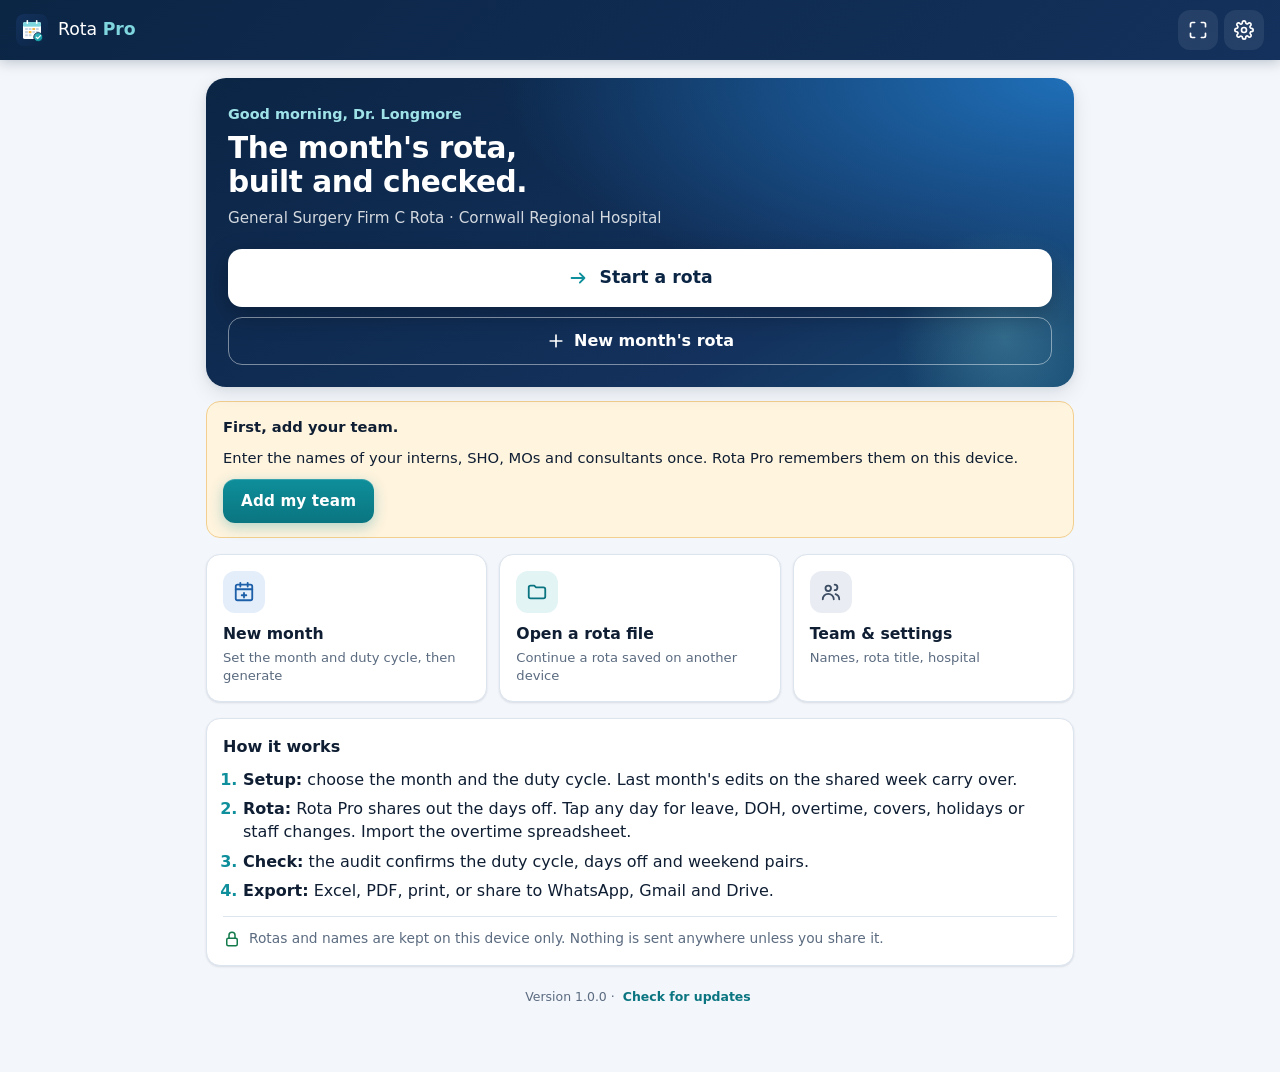
==== rotapro/index.html @ 3b3a3c90 "Add Rota Pro: installable version of the Firm C rota app New app in rotapro/; FirmC_Rota_App.html is" ====
<!DOCTYPE html>
<html lang="en">
<head>
<meta charset="UTF-8">
<meta name="viewport" content="width=device-width, initial-scale=1, viewport-fit=cover">
<meta name="theme-color" content="#0B2545">
<meta name="description" content="Build, check and share the monthly surgical team duty rota.">
<title>Rota Pro</title>
<link rel="manifest" href="manifest.webmanifest">
<link rel="icon" href="icons/icon.svg" type="image/svg+xml">
<link rel="apple-touch-icon" href="icons/apple-touch-icon.png">
<link rel="stylesheet" href="styles.css">
</head>
<body>

<header class="topbar">
  <button class="brand tap" onclick="goTab('home')" aria-label="Rota Pro home">
    <img src="icons/icon.svg" alt="" width="32" height="32">
    <span>Rota <b>Pro</b></span>
  </button>
  <div class="topbar-actions">
    <button class="icon-btn tap" id="installbtn" hidden aria-label="Install app" title="Install app">
      <svg viewBox="0 0 24 24" aria-hidden="true"><path d="M12 3v12m0 0l-5-5m5 5l5-5M5 19h14"/></svg>
    </button>
    <button class="icon-btn tap" id="fsBtn" onclick="toggleFS()" aria-label="Full screen" title="Full screen">
      <svg viewBox="0 0 24 24" aria-hidden="true"><path d="M8 3H5a2 2 0 0 0-2 2v3M21 8V5a2 2 0 0 0-2-2h-3M3 16v3a2 2 0 0 0 2 2h3M16 21h3a2 2 0 0 0 2-2v-3"/></svg>
    </button>
    <button class="icon-btn tap" onclick="goTab('settings')" aria-label="Settings" title="Settings">
      <svg viewBox="0 0 24 24" aria-hidden="true"><circle cx="12" cy="12" r="3"/><path d="M19.4 15a1.7 1.7 0 0 0 .3 1.8l.1.1a2 2 0 1 1-2.8 2.8l-.1-.1a1.7 1.7 0 0 0-1.8-.3 1.7 1.7 0 0 0-1 1.5V21a2 2 0 1 1-4 0v-.1a1.7 1.7 0 0 0-1.1-1.5 1.7 1.7 0 0 0-1.8.3l-.1.1a2 2 0 1 1-2.8-2.8l.1-.1a1.7 1.7 0 0 0 .3-1.8 1.7 1.7 0 0 0-1.5-1H3a2 2 0 1 1 0-4h.1a1.7 1.7 0 0 0 1.5-1.1 1.7 1.7 0 0 0-.3-1.8l-.1-.1a2 2 0 1 1 2.8-2.8l.1.1a1.7 1.7 0 0 0 1.8.3H9a1.7 1.7 0 0 0 1-1.5V3a2 2 0 1 1 4 0v.1a1.7 1.7 0 0 0 1 1.5 1.7 1.7 0 0 0 1.8-.3l.1-.1a2 2 0 1 1 2.8 2.8l-.1.1a1.7 1.7 0 0 0-.3 1.8V9a1.7 1.7 0 0 0 1.5 1H21a2 2 0 1 1 0 4h-.1a1.7 1.7 0 0 0-1.5 1z"/></svg>
    </button>
  </div>
</header>

<nav class="stepper" id="stepper" aria-label="Progress" hidden>
  <button class="step tap" id="tab-setup" onclick="goTab('setup')"><i>1</i><span>Setup</span></button>
  <span class="step-line"></span>
  <button class="step tap" id="tab-rota" onclick="goTab('rota')"><i>2</i><span>Rota</span></button>
  <span class="step-line"></span>
  <button class="step tap" id="tab-check" onclick="goTab('audit')"><i>3</i><span id="tab-audit">Check</span></button>
  <span class="step-line"></span>
  <button class="step tap" id="tab-export" onclick="goTab('export')"><i>4</i><span>Export</span></button>
</nav>

<input type="file" id="rotaFileInput" style="display:none;" accept=".txt,.json" onchange="loadRotaFile(this)">

<div class="body">

  <!-- HOME -->
  <div id="pane-home">
    <div class="hero">
      <div class="hero-text">
        <p class="hero-kicker" id="greeting">Good day</p>
        <h1>The month's rota, <br>built and checked.</h1>
        <p class="hero-sub" id="hero-team"></p>
      </div>
      <button class="btn-hero tap" id="hero-continue" onclick="continueRota()">
        <svg viewBox="0 0 24 24" aria-hidden="true"><path d="M5 12h14m-5-5l5 5-5 5"/></svg>
        <span id="hero-continue-label">Continue the rota</span>
      </button>
      <button class="btn-hero-2 tap" onclick="newMonth()">
        <svg viewBox="0 0 24 24" aria-hidden="true"><path d="M12 5v14M5 12h14"/></svg> New month's rota
      </button>
    </div>

    <div class="team-alert" id="team-alert" hidden>
      <b>First, add your team.</b> Enter the names of your interns, SHO, MOs and consultants once. Rota Pro remembers them on this device.
      <button class="btn btn-sky tap" onclick="goTab('settings')">Add my team</button>
    </div>

    <div class="tiles">
      <button class="tile tap" onclick="newMonth()">
        <span class="tile-ico t-blue"><svg viewBox="0 0 24 24"><rect x="3" y="4" width="18" height="17" rx="2"/><path d="M3 9h18M8 2v4M16 2v4M12 13v5M9.5 15.5h5"/></svg></span>
        <b>New month</b><small>Set the month and duty cycle, then generate</small>
      </button>
      <button class="tile tap" onclick="document.getElementById('rotaFileInput').click()">
        <span class="tile-ico t-teal"><svg viewBox="0 0 24 24"><path d="M3 7a2 2 0 0 1 2-2h4l2 2h8a2 2 0 0 1 2 2v8a2 2 0 0 1-2 2H5a2 2 0 0 1-2-2z"/></svg></span>
        <b>Open a rota file</b><small>Continue a rota saved on another device</small>
      </button>
      <button class="tile tap" onclick="goTab('settings')">
        <span class="tile-ico t-slate"><svg viewBox="0 0 24 24"><circle cx="9" cy="8" r="3"/><path d="M3 20a6 6 0 0 1 12 0M16 4a3 3 0 0 1 0 6M21 20a6 6 0 0 0-4-5.6"/></svg></span>
        <b>Team &amp; settings</b><small>Names, rota title, hospital</small>
      </button>
    </div>

    <div class="card howto">
      <h2>How it works</h2>
      <ol>
        <li><b>Setup:</b> choose the month and the duty cycle. Last month's edits on the shared week carry over.</li>
        <li><b>Rota:</b> Rota Pro shares out the days off. Tap any day for leave, DOH, overtime, covers, holidays or staff changes. Import the overtime spreadsheet.</li>
        <li><b>Check:</b> the audit confirms the duty cycle, days off and weekend pairs.</li>
        <li><b>Export:</b> Excel, PDF, print, or share to WhatsApp, Gmail and Drive.</li>
      </ol>
      <p class="privacy">
        <svg viewBox="0 0 24 24" aria-hidden="true"><rect x="5" y="11" width="14" height="10" rx="2"/><path d="M8 11V7a4 4 0 0 1 8 0v4"/></svg>
        Rotas and names are kept on this device only. Nothing is sent anywhere unless you share it.
      </p>
    </div>
    <p class="version home-ver"><span id="home-version"></span> · <button class="linkbtn tap" data-update>Check for updates</button></p>
  </div>

  <!-- SETUP -->
  <div id="pane-setup" style="display:none;">
    <h1 class="screen-title">Setup</h1>
    <p class="screen-sub">Choose the month, check the duty cycle and the team, then generate.</p>
    <div class="card">
      <div class="card-h">Rota month &amp; year</div>
      <div class="info">The rota runs from the <b>last week of the previous month</b> through the <b>first week of the next month</b>, always Monday to Sunday.</div>
      <div style="display:flex;gap:8px;">
        <div class="field" style="flex:2;">
          <label class="lbl" for="selM">Month</label>
          <select id="selM" onchange="stateChange()">
            <option value="0">January</option><option value="1">February</option>
            <option value="2">March</option><option value="3">April</option>
            <option value="4">May</option><option value="5">June</option>
            <option value="6">July</option><option value="7">August</option>
            <option value="8">September</option><option value="9">October</option>
            <option value="10">November</option><option value="11">December</option>
          </select>
        </div>
        <div class="field" style="flex:1;">
          <label class="lbl" for="selY">Year</label>
          <select id="selY" onchange="stateChange()"></select>
        </div>
      </div>
    </div>

    <div class="card">
      <div class="card-h">Duty cycle: first full week of the month</div>
      <p class="hint">Which pattern applies to the first week of the rota month?</p>
      <p id="cycleAutoNote" class="okline" style="display:none;"></p>
      <div class="cycle-row">
        <div class="cyc on tap" id="cyc-A" onclick="pickCycle('A',true)"><span class="cyc-l">A</span><span class="cyc-d">Wed only</span></div>
        <div class="cyc tap"    id="cyc-B" onclick="pickCycle('B',true)"><span class="cyc-l">B</span><span class="cyc-d">Mon + Wed + Fri</span></div>
        <div class="cyc tap"    id="cyc-C" onclick="pickCycle('C',true)"><span class="cyc-l">C</span><span class="cyc-d">Wed + Sat + Sun</span></div>
      </div>
    </div>

    <div class="card" id="continuityCard">
      <div class="card-h">Continuity from last month</div>
      <p class="hint">This rota shares its boundary days with last month's. Edits on those shared dates (leave, markers, $ sessions, public holidays Ⓗ) carry forward when you tap Generate.</p>
      <div id="continuityStatus" class="status-box">Checking this device for last month's rota…</div>
      <input type="file" id="prevRotaFileInput" style="display:none;" accept=".txt,.json" onchange="loadPrevRotaForMerge(this)">
      <button class="btn btn-out btn-block tap" onclick="document.getElementById('prevRotaFileInput').click()">Upload last month's rota file (if it's on another device)</button>
    </div>

    <div class="card">
      <div class="card-h">Team for this rota</div>
      <p class="hint">Filled in from <b>Team &amp; settings</b>. Change a name here for this month only; leave it blank for a vacant position.</p>
      <div id="namesForm" class="names-grid"></div>
    </div>

    <button class="btn btn-sky btn-block btn-lg tap" onclick="generate()">Generate rota
      <svg viewBox="0 0 24 24" aria-hidden="true"><path d="M5 12h14m-5-5l5 5-5 5"/></svg></button>
    <div class="danger-zone">
      <button class="btn btn-out tap" onclick="resetRota()">Reset &amp; start fresh</button>
      <button class="btn btn-danger-out tap" onclick="deleteRota()">Delete this month's saved rota</button>
    </div>
    <p class="fine">Generate rebuilds the days off (keeping names and staff changes) and re-merges last month's boundary edits. Reset clears everything back to a blank setup. Delete erases the saved copy for this month.</p>
  </div>

  <!-- ROTA -->
  <div id="pane-rota" style="display:none;">
    <h1 class="screen-title" id="rota-title">Rota</h1>
    <p class="screen-sub">Duty days are highlighted in yellow.</p>
    <div id="rotaList"><div class="empty"><p>Generate the rota first.</p></div></div>
    <div id="rotaSaveBar" style="display:none;margin-top:12px;">
      <div class="card savebar">
        <div style="flex:1;min-width:160px;">
          <div class="card-h" style="margin:0;">Save a rota file</div>
          <div id="rotaSaveStatus" class="fine" style="margin:2px 0 0;text-align:left;">Saved automatically on this device. Save a file to continue on another device.</div>
        </div>
        <button class="btn btn-out tap" onclick="saveRotaFile()">Save rota file</button>
      </div>
    </div>
    <div class="nextbar"><button class="btn btn-sky btn-lg tap" onclick="goTab('audit')">Check the rota
      <svg viewBox="0 0 24 24" aria-hidden="true"><path d="M5 12h14m-5-5l5 5-5 5"/></svg></button></div>
  </div>

  <!-- CHECK (audit + finalization) -->
  <div id="pane-audit" style="display:none;">
    <h1 class="screen-title">Check</h1>
    <p class="screen-sub">Duty cycle, days off, DOH, same-grade clashes and weekend pairs.</p>
    <div id="auditOut"><div class="empty"><p>Generate the rota to run the checks.</p></div></div>
    <div class="card">
      <div class="card-h">Finalization check</div>
      <p class="hint">Run before submitting: the full audit plus the rota's dates and duty days.</p>
      <button class="btn btn-navy btn-block tap" onclick="finalCheck()">Run finalization check</button>
      <div id="finalOut" style="margin-top:10px;"></div>
    </div>
    <div class="nextbar"><button class="btn btn-sky btn-lg tap" onclick="goTab('export')">Go to export
      <svg viewBox="0 0 24 24" aria-hidden="true"><path d="M5 12h14m-5-5l5 5-5 5"/></svg></button></div>
  </div>

  <!-- EXPORT (+ preview) -->
  <div id="pane-export" style="display:none;">
    <h1 class="screen-title">Export</h1>
    <p class="screen-sub" id="export-sub"></p>
    <div class="export-actions">
      <button class="btn btn-sky btn-lg tap" onclick="downloadExcel()">
        <svg viewBox="0 0 24 24" aria-hidden="true"><path d="M12 4v12m0 0l-5-5m5 5l5-5M5 20h14"/></svg> Download Excel</button>
      <button class="btn btn-out btn-lg tap" onclick="downloadPdf()">
        <svg viewBox="0 0 24 24" aria-hidden="true"><path d="M14 3H7a2 2 0 0 0-2 2v14a2 2 0 0 0 2 2h10a2 2 0 0 0 2-2V8z"/><path d="M14 3v5h5M12 11v6m0 0l-3-3m3 3l3-3"/></svg> Download PDF</button>
      <button class="btn btn-out btn-lg tap" onclick="printPDF()">
        <svg viewBox="0 0 24 24" aria-hidden="true"><path d="M6 9V3h12v6M6 18H4a2 2 0 0 1-2-2v-5a2 2 0 0 1 2-2h16a2 2 0 0 1 2 2v5a2 2 0 0 1-2 2h-2"/><rect x="6" y="14" width="12" height="7"/></svg> Print</button>
    </div>

    <div class="card share-card">
      <h2><svg viewBox="0 0 24 24" aria-hidden="true"><circle cx="18" cy="5" r="3"/><circle cx="6" cy="12" r="3"/><circle cx="18" cy="19" r="3"/><path d="M8.6 13.5l6.8 4M15.4 6.5l-6.8 4"/></svg> Share the rota</h2>
      <p class="share-sub">By email (Gmail, Outlook), WhatsApp, Drive and more.</p>
      <div class="attach" role="group" aria-labelledby="attach-lbl">
        <span id="attach-lbl">Include:</span>
        <label class="chk tap"><input type="checkbox" id="att-pdf"><span>PDF</span></label>
        <label class="chk tap"><input type="checkbox" id="att-xlsx"><span>Excel</span></label>
      </div>
      <button class="btn btn-sky btn-lg btn-block tap" id="sharebtn">
        <svg viewBox="0 0 24 24" aria-hidden="true"><circle cx="18" cy="5" r="3"/><circle cx="6" cy="12" r="3"/><circle cx="18" cy="19" r="3"/><path d="M8.6 13.5l6.8 4M15.4 6.5l-6.8 4"/></svg> Share the rota</button>
      <p class="share-help" id="share-help"></p>
    </div>

    <div class="card">
      <div class="card-h">Preview</div>
      <p class="hint">How the printed rota looks. Scroll sideways for all columns.</p>
      <div id="pvContent" class="pv"></div>
    </div>

    <details class="card advanced">
      <summary>More: move between devices, data for Claude</summary>
      <div class="info" style="margin-top:12px;">
        1. Tap <b>Save rota file</b> on this device.<br>
        2. Move the file to Google Drive (or email it to yourself).<br>
        3. On the other device, open Rota Pro and tap <b>Open a rota file</b>.
      </div>
      <button class="btn btn-out btn-block tap" onclick="saveRotaFile()">Save rota file</button>
      <button class="btn btn-out btn-block tap" style="margin-top:8px;" onclick="copySpec()">Copy rota data for Claude</button>
    </details>
  </div>

  <!-- SETTINGS -->
  <div id="pane-settings" style="display:none;">
    <h1 class="screen-title">Team &amp; settings</h1>
    <p class="screen-sub">Saved on this device. New months start with this team.</p>
    <div class="card settings">
      <h2>You</h2>
      <label class="field"><span class="lbl">Your name (for the greeting)</span><input type="text" id="s-user" autocomplete="name"></label>
      <h2>Team</h2>
      <div id="teamForm" class="names-grid"></div>
      <h2>On the rota</h2>
      <label class="field"><span class="lbl">Rota title</span><input type="text" id="s-title"></label>
      <label class="field"><span class="lbl">Hospital</span><input type="text" id="s-hospital"></label>
      <label class="field"><span class="lbl">File names start with</span><input type="text" id="s-prefix"></label>
      <button class="btn btn-sky btn-block tap" onclick="saveSettingsForm()">Save</button>
    </div>
    <div class="card update-card">
      <div><h2>Updates</h2><p>Rota Pro updates itself when you open it. You can also check now.</p></div>
      <button class="btn btn-out tap" id="updatebtn" data-update>Check for updates</button>
    </div>
    <div class="card devinfo-card">
      <h2>About this device</h2>
      <div class="devinfo" id="devinfo"></div>
    </div>
    <p class="version" id="version"></p>
  </div>

</div>

<!-- DAY MODAL -->
<div class="overlay" id="overlay" onclick="maybeClose(event)">
  <div class="mbox" id="mbox">
    <div class="mhdr">
      <span class="mtitle" id="mTitle">—</span>
      <button class="btn btn-out tap" style="padding:7px 14px;font-size:12px;" onclick="closeModal()">Done</button>
    </div>
    <p class="msub" id="mSub"></p>
    <div id="mContent"></div>
  </div>
</div>

<div id="printArea"></div>

<input type="file" id="ovtFile" accept=".xlsx,.xls,.csv" style="display:none;" onchange="handleOvtFile(this)">

<!-- OVERTIME REVIEW -->
<div class="overlay" id="ovtOverlay" onclick="if(event.target===this)closeOvt()">
  <div class="mbox">
    <div class="mhdr">
      <span class="mtitle">Overtime review</span>
      <button class="btn btn-out tap" style="padding:7px 14px;font-size:12px;" onclick="closeOvt()">Close</button>
    </div>
    <div id="ovtContent"></div>
  </div>
</div>

<dialog class="dlg" id="dlg" aria-labelledby="dlg-title">
  <h2 id="dlg-title"></h2>
  <div id="dlg-body"></div>
  <div class="dlg-actions" id="dlg-actions"></div>
</dialog>

<div class="toast" id="toast"></div>

<script src="vendor/xlsx.bundle.js"></script>
<script src="vendor/jspdf.umd.min.js"></script>
<script src="vendor/jspdf.plugin.autotable.min.js"></script>
<script src="app.js"></script>
<script src="pro.js"></script>
</body>
</html>
---- rotapro/styles.css ----
/* Rota Pro — clinical blue (matches OT List Pro). Light theme only: the rota editor draws
   some colours inline, so a dark theme would leave white boxes. */
:root{
  --navy:#0B2545; --navy-2:#13315C; --blue:#1D5FA8; --teal:#0E8F9B; --teal-2:#0A7580; --teal-soft:#E3F4F5;
  --bg:#F3F6FA; --surface:#FFFFFF; --surface-2:#F8FAFD; --ink:#0F1E33; --muted:#5B6B80; --line:#DCE4EE; --line-2:#C9D5E3;
  --radius:14px; --shadow-1:0 1px 2px rgba(11,37,69,.06),0 1px 3px rgba(11,37,69,.06); --shadow-2:0 6px 20px rgba(11,37,69,.10),0 2px 6px rgba(11,37,69,.06);
  --focus:0 0 0 3px rgba(14,143,155,.35); --safe-b:env(safe-area-inset-bottom,0px);
  /* names used by the rota engine's inline styles */
  --sky:var(--teal); --ice:#EAF5F7; --paper:var(--bg);
  --pass:#127A4B; --fail:#B42318; --warn:#9A5B00;
  --passBg:#E6F5EE; --failBg:#FDECEA; --warnBg:#FFF4DE;
  --duty:#FFF6D6; --off1:#E6F5EE; --off2:#E4EEFA; --leave:#FDECEA;
  color-scheme:light;
}
*{box-sizing:border-box; margin:0; padding:0; -webkit-tap-highlight-color:transparent;}
body{font-family:system-ui,-apple-system,"Segoe UI",Roboto,"Helvetica Neue",Arial,sans-serif; background:var(--bg); color:var(--ink);
  font-size:16px; line-height:1.45; -webkit-font-smoothing:antialiased; min-height:100vh;}
svg{width:20px; height:20px; fill:none; stroke:currentColor; stroke-width:2; stroke-linecap:round; stroke-linejoin:round; flex:none;}
button{font:inherit; color:inherit; background:none; border:0; cursor:pointer;}
input,select,textarea{font:inherit; color:inherit;}
[hidden]{display:none !important;}
:focus-visible{outline:none; box-shadow:var(--focus); border-radius:8px;}

/* ---------- top bar & stepper ---------- */
.topbar{position:sticky; top:0; z-index:60; display:flex; align-items:center; justify-content:space-between; padding:10px 16px;
  padding-top:calc(10px + env(safe-area-inset-top,0px)); background:linear-gradient(135deg,var(--navy),var(--navy-2)); color:#fff; box-shadow:0 2px 12px rgba(11,37,69,.25);}
.brand{display:flex; align-items:center; gap:10px; font-size:1.08rem; color:#fff;}
.brand img{border-radius:8px;}
.brand b{color:#7FD6DE; font-weight:800;}
.topbar-actions{display:flex; gap:6px;}
.icon-btn{width:40px; height:40px; border-radius:12px; display:grid; place-items:center; color:#fff; background:rgba(255,255,255,.08);}
.icon-btn:hover{background:rgba(255,255,255,.16);}
.stepper{display:flex; align-items:center; gap:6px; max-width:900px; margin:14px auto 0; padding:0 16px;}
.step{display:flex; align-items:center; gap:8px; padding:6px 10px 6px 6px; border-radius:999px; color:var(--muted); font-size:.86rem; font-weight:600; white-space:nowrap;}
.step i{font-style:normal; width:26px; height:26px; border-radius:50%; display:grid; place-items:center; background:var(--surface); border:1.5px solid var(--line-2); font-size:.8rem;}
.step.active{color:var(--ink);} .step.active i{background:var(--teal); border-color:var(--teal); color:#fff; box-shadow:0 0 0 4px var(--teal-soft);}
.step.done i{background:var(--teal-soft); border-color:var(--teal); color:var(--teal-2);}
.step:disabled{cursor:default; opacity:.6;}
.step-line{flex:1; height:2px; background:var(--line); border-radius:2px; min-width:8px;}
@media (max-width:560px){ .step span:not(#tab-audit){display:none;} .step.active span{display:inline !important;} #tab-audit{display:none;} .step.active #tab-audit{display:inline;} }

/* ---------- layout ---------- */
.body{max-width:900px; margin:0 auto; padding:18px 16px calc(60px + var(--safe-b));}
.body > div{animation:screen-in .28s cubic-bezier(.2,.8,.2,1);}
@keyframes screen-in{from{opacity:0; transform:translateY(8px);} to{opacity:1; transform:none;}}
.screen-title{font-size:1.55rem; line-height:1.2; letter-spacing:-.01em;}
.screen-sub{color:var(--muted); margin:4px 0 14px;}
.card{background:var(--surface); border:1px solid var(--line); border-radius:var(--radius); box-shadow:var(--shadow-1); padding:16px; margin-bottom:12px;}
.card-h{font-size:.82rem; font-weight:800; text-transform:uppercase; letter-spacing:.06em; color:var(--teal-2); margin-bottom:10px;}
.hint{font-size:.88rem; color:var(--muted); margin-bottom:10px;}
.okline{font-size:.88rem; font-weight:700; color:var(--pass); margin-bottom:10px;}
.fine{font-size:.78rem; color:var(--muted); margin-top:10px; text-align:center;}
.info{font-size:.86rem; color:var(--ink); background:var(--ice); border-radius:10px; padding:10px 12px; margin-bottom:12px; line-height:1.5;}
.status-box{font-size:.86rem; padding:10px 12px; border-radius:10px; background:var(--ice); margin-bottom:10px; line-height:1.5;}
.lbl{font-size:.72rem; font-weight:700; color:var(--muted); text-transform:uppercase; letter-spacing:.05em; display:block; margin-bottom:5px;}
.field{display:block; margin-bottom:10px;}
select,input[type=text]{width:100%; min-height:44px; padding:9px 12px; border:1.5px solid var(--line-2); border-radius:10px; font-size:.98rem; color:var(--ink); background:#fff;}
select:focus,input:focus{outline:none; border-color:var(--teal); box-shadow:var(--focus);}
.names-grid{display:grid; grid-template-columns:repeat(2,1fr); gap:0 12px;}
@media (max-width:560px){ .names-grid{grid-template-columns:1fr;} }

/* ---------- buttons + tactile feedback ---------- */
.btn{position:relative; overflow:hidden; display:inline-flex; align-items:center; justify-content:center; gap:8px; min-height:44px; padding:0 18px;
  border-radius:12px; font-weight:700; font-size:.95rem; letter-spacing:.01em; user-select:none; transition:transform .12s ease, box-shadow .2s, background-color .2s;}
.btn-sky,.btn-primary{background:linear-gradient(180deg,var(--teal),var(--teal-2)); color:#fff; box-shadow:0 4px 14px rgba(14,143,155,.32), inset 0 1px 0 rgba(255,255,255,.18);}
.btn-navy{background:linear-gradient(180deg,var(--navy-2),var(--navy)); color:#fff; box-shadow:0 4px 12px rgba(11,37,69,.25);}
.btn-pass{background:var(--pass); color:#fff;}
.btn-out{background:#fff; color:var(--ink); border:1.5px solid var(--line-2); box-shadow:var(--shadow-1);}
.btn-out:hover{border-color:var(--teal);}
.btn-danger{background:var(--fail); color:#fff;}
.btn-danger-out{background:#fff; color:var(--fail); border:1.5px solid #F3B8B2;}
.btn-ghost{color:var(--muted);}
.btn-block{width:100%;}
.btn-lg{min-height:54px; font-size:1.02rem;}
.btn:disabled{opacity:.5; cursor:not-allowed;}
.tap{position:relative; overflow:hidden; transition:transform .12s ease, background-color .2s, box-shadow .2s;}
.tap:active,.btn:active{transform:scale(.965);}
.ripple{position:absolute; border-radius:50%; pointer-events:none; background:currentColor; opacity:.22; transform:scale(0); animation:ripple .55s ease-out forwards;}
.btn-sky .ripple,.btn-navy .ripple,.btn-danger .ripple,.btn-pass .ripple{background:#fff; opacity:.35;}
@keyframes ripple{to{transform:scale(1); opacity:0;}}
@media (prefers-reduced-motion: reduce){ .body > div,.ripple{animation:none;} .tap:active,.btn:active{transform:none;} }
.danger-zone{display:flex; gap:10px; margin-top:12px; flex-wrap:wrap;}
.danger-zone .btn{flex:1; min-width:200px;}
.nextbar{display:flex; justify-content:flex-end; margin-top:16px;}
.nextbar .btn{min-width:240px;}
@media (max-width:560px){ .nextbar .btn{width:100%;} }
.linkbtn{color:var(--teal-2); font-weight:700; padding:6px 4px; border-radius:8px;}

/* ---------- home ---------- */
.hero{position:relative; overflow:hidden; border-radius:20px; padding:26px 22px 22px; color:#fff;
  background:radial-gradient(120% 140% at 100% 0%,#1F6FB8 0%,transparent 55%),linear-gradient(150deg,var(--navy) 0%,var(--navy-2) 70%,#164A73 100%); box-shadow:var(--shadow-2);}
.hero::after{content:""; position:absolute; right:-40px; bottom:-60px; width:220px; height:220px; border-radius:50%; background:radial-gradient(circle,rgba(127,214,222,.28),transparent 70%);}
.hero-kicker{color:#9FE3E9; font-weight:700; font-size:.9rem;}
.hero h1{font-size:1.85rem; line-height:1.15; margin-top:6px; letter-spacing:-.015em;}
.hero-sub{opacity:.82; margin-top:8px; font-size:.95rem;}
.btn-hero{position:relative; z-index:1; margin-top:20px; width:100%; min-height:58px; display:flex; align-items:center; justify-content:center; gap:10px;
  background:#fff; color:var(--navy); border-radius:14px; font-size:1.08rem; font-weight:800; box-shadow:0 8px 24px rgba(0,0,0,.25);}
.btn-hero svg{width:22px; height:22px; color:var(--teal);}
.btn-hero-2{position:relative; z-index:1; margin-top:10px; width:100%; min-height:48px; display:flex; align-items:center; justify-content:center; gap:8px;
  border:1.5px solid rgba(255,255,255,.45); color:#fff; border-radius:14px; font-weight:700;}
.btn-hero-2:hover{background:rgba(255,255,255,.08);}
.team-alert{margin-top:14px; padding:14px 16px; border-radius:var(--radius); background:var(--warnBg); border:1px solid #F2CF8E; display:grid; gap:10px; font-size:.92rem;}
.team-alert .btn{justify-self:start;}
.tiles{display:grid; grid-template-columns:repeat(3,1fr); gap:12px; margin-top:16px;}
.tile{display:flex; flex-direction:column; align-items:flex-start; gap:4px; text-align:left; padding:16px; border-radius:var(--radius); background:var(--surface); border:1px solid var(--line); box-shadow:var(--shadow-1);}
.tile:hover{box-shadow:var(--shadow-2);}
.tile b{font-size:.98rem; margin-top:6px;} .tile small{color:var(--muted); font-size:.82rem; line-height:1.35;}
.tile-ico{width:42px; height:42px; border-radius:12px; display:grid; place-items:center;} .tile-ico svg{width:22px; height:22px;}
.t-blue{background:#E4EEFA; color:#1D5FA8;} .t-teal{background:var(--teal-soft); color:var(--teal-2);} .t-slate{background:#E9EDF3; color:#3B4C63;}
.howto{margin-top:16px;} .howto h2{font-size:1rem;}
.howto ol{margin:10px 0 0 20px; display:grid; gap:6px;} .howto li::marker{color:var(--teal); font-weight:800;}
.privacy{display:flex; gap:8px; align-items:flex-start; margin-top:14px; padding-top:12px; border-top:1px solid var(--line); color:var(--muted); font-size:.86rem;}
.privacy svg{width:18px; height:18px; color:var(--pass); margin-top:1px;}
.version{margin-top:16px; text-align:center; color:var(--muted); font-size:.78rem;}
.home-ver{display:flex; justify-content:center; align-items:center; gap:4px;}
@media (max-width:620px){
  .tiles{grid-template-columns:1fr;}
  .tile{flex-direction:row; flex-wrap:wrap; align-items:center; column-gap:14px;}
  .tile b{margin-top:0;} .tile small{flex-basis:100%; padding-left:56px; margin-top:-18px;}
  .hero h1{font-size:1.6rem;}
}

/* ---------- setup ---------- */
.cycle-row{display:grid; grid-template-columns:repeat(3,1fr); gap:10px;}
.cyc{border:2px solid var(--line); border-radius:14px; padding:14px 6px; text-align:center; cursor:pointer; background:#fff;}
.cyc.on{border-color:var(--teal); background:var(--teal-soft); box-shadow:0 0 0 3px var(--teal-soft);}
.cyc-l{font-size:1.7rem; font-weight:800; color:var(--navy); display:block;}
.cyc.on .cyc-l{color:var(--teal-2);}
.cyc-d{font-size:.74rem; color:var(--muted);}

/* ---------- rota ---------- */
.week-sep{background:linear-gradient(135deg,var(--navy),var(--navy-2)); color:#fff; font-size:.74rem; font-weight:800; letter-spacing:.06em; padding:9px 14px;
  border-radius:10px; margin:16px 0 8px; text-transform:uppercase; display:flex; justify-content:space-between; align-items:center;}
.week-sep .ws-range{font-weight:600; opacity:.85; text-transform:none;}
.month-tag{font-size:.74rem; font-weight:800; color:var(--teal-2); text-transform:uppercase; letter-spacing:.06em; margin:12px 0 6px 4px;}
.day-card{background:#fff; border:1px solid var(--line); border-radius:12px; margin-bottom:8px; overflow:hidden; cursor:pointer; box-shadow:var(--shadow-1); transition:box-shadow .2s, transform .12s;}
.day-card:hover{box-shadow:var(--shadow-2);}
.day-card:active{transform:scale(.99);}
.day-card.duty{border-left:5px solid #D69E2E; background:var(--duty);}
.day-card.adjacent{opacity:.7;}
.day-top{display:flex; justify-content:space-between; align-items:center; padding:10px 14px;}
.day-date{font-weight:800; font-size:.95rem;}
.duty-tag{font-size:.68rem; font-weight:800; color:var(--warn); background:#FDE7B0; padding:3px 9px; border-radius:999px; letter-spacing:.04em;}
.ph-mark{color:var(--pass);}
.ph-tag{font-size:.66rem; font-weight:800; color:var(--pass); background:var(--passBg); padding:2px 8px; border-radius:999px; margin-left:6px;}
.day-body{padding:0 12px 12px; display:grid; grid-template-columns:repeat(2,1fr); gap:4px;}
@media (min-width:640px){ .day-body{grid-template-columns:repeat(4,1fr);} }
.sc{font-size:.78rem; padding:5px 8px; border-radius:7px; background:var(--surface-2); border:1px solid var(--line); min-height:28px; overflow-wrap:anywhere;}
.sc.off1{background:var(--off1); border-color:#B9E2CC;} .sc.off2{background:var(--off2); border-color:#C3D6F2;} .sc.lv{background:var(--leave); border-color:#F3C7C2;}
.sc.dty{font-weight:700;}
.sc-role{color:var(--muted); margin-right:4px; font-weight:600; font-size:.7rem;}
label[for="ovtFile"]{display:inline-flex !important; align-items:center; justify-content:center;}
.savebar{display:flex; align-items:center; gap:10px; flex-wrap:wrap;}

/* ---------- day editor (bottom sheet) ---------- */
.overlay{position:fixed; inset:0; background:rgba(11,37,69,.5); backdrop-filter:blur(2px); z-index:200; display:none; justify-content:center; align-items:flex-end;}
.overlay.on{display:flex;}
.mbox{background:#fff; border-radius:22px 22px 0 0; padding:18px 16px calc(36px + var(--safe-b)); width:100%; max-width:780px; max-height:90vh; overflow-y:auto;
  box-shadow:0 -10px 40px rgba(11,37,69,.3); animation:sheet-in .25s cubic-bezier(.2,.8,.2,1);}
@keyframes sheet-in{from{transform:translateY(40px); opacity:0;} to{transform:none; opacity:1;}}
@media (min-width:640px){ .mbox{border-radius:20px; margin:auto auto 40px;} .overlay{align-items:center;} }
.mhdr{display:flex; justify-content:space-between; align-items:center; margin-bottom:4px; position:sticky; top:-18px; background:#fff; padding:6px 0; z-index:1;}
.mtitle{font-size:1.15rem; font-weight:800;}
.msub{font-size:.84rem; color:var(--muted); margin-bottom:14px;}
.srow{border:1px solid var(--line); border-radius:14px; padding:12px; margin-bottom:10px; background:#fff;}
.srow-name{font-weight:800; font-size:.92rem; color:var(--navy); margin-bottom:10px;}
.warn-box{font-size:.8rem; color:var(--fail); background:var(--failBg); border-radius:8px; padding:8px 10px; margin-top:6px; border-left:3px solid var(--fail);}
.pill-row{display:flex; flex-wrap:wrap; gap:6px; margin-bottom:4px;}
.pill{min-height:36px; display:inline-flex; align-items:center; padding:0 12px; border-radius:999px; border:1.5px solid var(--line-2); font-size:.82rem; font-weight:700;
  cursor:pointer; background:#fff; color:var(--ink); user-select:none; transition:transform .12s, background-color .15s;}
.pill:active{transform:scale(.95);}
.pill.on{border-color:var(--teal); background:var(--teal); color:#fff;}
.range-box{margin-top:10px; padding:10px; background:var(--ice); border-radius:10px; border:1px solid var(--line);}

/* ---------- checks ---------- */
.a-ok{background:var(--passBg); border:1px solid #9FD6B9; border-radius:14px; padding:14px; margin-bottom:12px;}
.a-fail{background:var(--failBg); border:1px solid #F3B8B2; border-radius:14px; padding:14px; margin-bottom:10px;}
.a-issue{border-left:4px solid var(--fail); background:#fff; border-radius:10px; padding:10px 12px; margin-bottom:6px; box-shadow:var(--shadow-1);}
.a-w{font-size:.74rem; font-weight:800; color:var(--muted); text-transform:uppercase; letter-spacing:.04em;}
.a-m{font-size:.9rem; color:var(--fail); margin-top:2px;}
.empty{text-align:center; padding:40px 20px; color:var(--muted); background:#fff; border:1.5px dashed var(--line-2); border-radius:var(--radius);}

/* ---------- export ---------- */
.export-actions{display:grid; grid-template-columns:repeat(auto-fit,minmax(190px,1fr)); gap:10px; margin-bottom:14px;}
.share-card{display:grid; gap:12px;}
.share-card h2{display:flex; align-items:center; gap:8px; font-size:1.05rem;} .share-card h2 svg{color:var(--teal);}
.share-sub{margin-top:-6px; color:var(--muted); font-size:.88rem;}
.attach{display:flex; align-items:center; flex-wrap:wrap; gap:8px; font-size:.9rem; font-weight:600; color:var(--muted);}
.chk{display:inline-flex; align-items:center; gap:8px; min-height:44px; padding:0 16px 0 12px; border-radius:999px; border:1.5px solid var(--line-2); background:#fff; color:var(--ink); font-weight:700; cursor:pointer; user-select:none;}
.chk input{width:20px; height:20px; accent-color:var(--teal); margin:0;}
.chk:has(input:checked){border-color:var(--teal); background:var(--teal-soft); color:var(--teal-2);}
.share-help{padding:10px 12px; border-radius:10px; background:var(--teal-soft); font-size:.86rem; line-height:1.45;}
.pv{overflow-x:auto; background:#fff; border:1px solid var(--line); border-radius:10px; padding:10px;}
.advanced summary{cursor:pointer; font-weight:700; color:var(--teal-2); list-style:none;}
.advanced summary::-webkit-details-marker{display:none;}

/* ---------- settings ---------- */
.settings h2{margin:8px 0 10px; padding-top:12px; border-top:1px solid var(--line); font-size:.82rem; text-transform:uppercase; letter-spacing:.06em; color:var(--teal-2);}
.settings h2:first-child{margin-top:0; padding-top:0; border-top:0;}
.update-card{display:flex; align-items:center; justify-content:space-between; gap:12px; flex-wrap:wrap;}
.update-card h2,.devinfo-card h2{font-size:.82rem; text-transform:uppercase; letter-spacing:.06em; color:var(--teal-2);}
.update-card p{color:var(--muted); font-size:.88rem; margin-top:4px;}
.devinfo{display:grid; margin-top:8px;}
.devinfo div{display:flex; justify-content:space-between; gap:12px; padding:9px 0; border-top:1px solid var(--line); font-size:.9rem;}
.devinfo div:first-child{border-top:0;}
.devinfo span{color:var(--muted);} .devinfo b{text-align:right; word-break:break-word;}

/* ---------- toast & question box ---------- */
.toast{position:fixed; bottom:calc(28px + var(--safe-b)); left:50%; transform:translateX(-50%) translateY(20px); background:var(--navy); color:#fff; padding:11px 20px;
  border-radius:14px; font-size:.9rem; font-weight:600; z-index:400; opacity:0; transition:all .3s; pointer-events:none; max-width:calc(100vw - 32px); text-align:center; box-shadow:var(--shadow-2);}
.toast.on{opacity:1; transform:translateX(-50%) translateY(0);}
.dlg{margin:auto; width:min(440px,calc(100vw - 32px)); border:0; border-radius:18px; padding:22px 20px 16px; background:#fff; color:var(--ink); box-shadow:0 20px 60px rgba(11,37,69,.35);}
.dlg::backdrop{background:rgba(11,37,69,.45); backdrop-filter:blur(2px);}
.dlg[open]{animation:screen-in .22s ease;}
.dlg h2{font-size:1.15rem; line-height:1.3;}
.dlg p{margin-top:10px; font-size:.95rem;}
.dlg-actions{display:grid; gap:8px; margin-top:18px;}
.dlg-actions .btn{width:100%;}
.errline code{font-family:ui-monospace,Consolas,monospace; font-size:.82rem; background:var(--surface-2); border:1px solid var(--line); border-radius:6px; padding:1px 5px;}

/* ---------- printed rota (preview + print) — unchanged from the original app ---------- */
#printArea{display:none;}
.ptable{width:100%; border-collapse:collapse; font-family:Arial,sans-serif; table-layout:auto; color:#000;}
.ptable th,.ptable td{border:1px solid #000; padding:4px 6px; font-size:13.5px; text-align:center; overflow:hidden; word-break:break-word;}
.ptable th{font-size:12.5px; background:#e8e8e8; font-weight:bold;}
.ptable td.nm{text-align:left;}
.ptable .duty td{background:#fffde7;}
.ptable .duty td.nm{font-weight:bold;}
.ptable td.b{font-weight:bold;}
.ptable .sep td{height:4px; background:#999; border:none; padding:0;}
.ptitle{text-align:center; font-weight:bold; font-size:21px; padding:5px 0 2px; color:#000;}
.psub{text-align:center; font-weight:bold; font-size:15px; padding:2px 0; color:#000;}
.pleg{font-size:10.5px; padding:2px 6px; line-height:1.5; color:#000;}
.pleg-row{display:flex; flex-wrap:wrap; gap:0 18px; margin:3px 0 6px;}
@media print{
  body{background:#fff; margin:0; padding:0;}
  body > *{display:none !important;}
  #printArea{display:block !important; padding:0; margin:0;}
  @page{size:legal landscape; margin:6mm;}
}
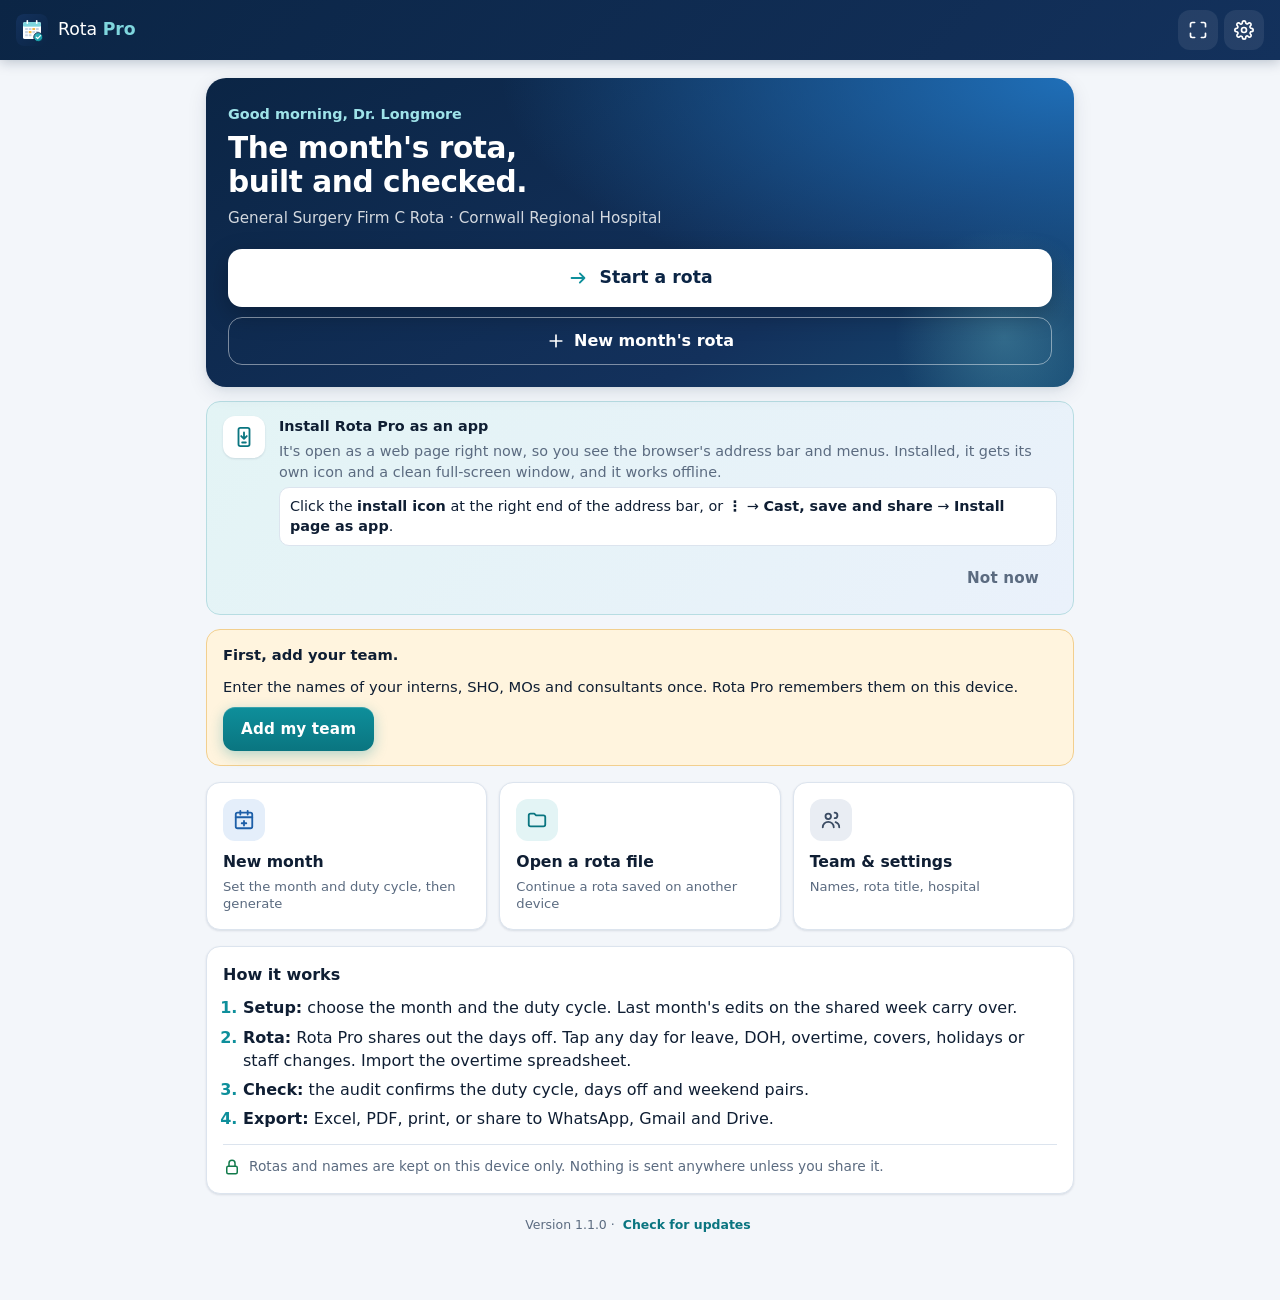
==== commit 005142fb: "Rota Pro 1.1 planner grid; install card and Gmail option in both apps Rota Pro 1.1: - Rota screen is" ====
--- a/rotapro/index.html
+++ b/rotapro/index.html
@@ -62,6 +62,7 @@
       </button>
     </div>
 
+    <div class="install-card" id="install-card" hidden></div>
     <div class="team-alert" id="team-alert" hidden>
       <b>First, add your team.</b> Enter the names of your interns, SHO, MOs and consultants once. Rota Pro remembers them on this device.
       <button class="btn btn-sky tap" onclick="goTab('settings')">Add my team</button>
@@ -161,7 +162,7 @@
   <!-- ROTA -->
   <div id="pane-rota" style="display:none;">
     <h1 class="screen-title" id="rota-title">Rota</h1>
-    <p class="screen-sub">Duty days are highlighted in yellow.</p>
+    <p class="screen-sub" id="rota-sub">Planner view. Duty days are highlighted; tap any cell to edit.</p>
     <div id="rotaList"><div class="empty"><p>Generate the rota first.</p></div></div>
     <div id="rotaSaveBar" style="display:none;margin-top:12px;">
       <div class="card savebar">
--- a/rotapro/styles.css
+++ b/rotapro/styles.css
@@ -238,3 +238,81 @@
   #printArea{display:block !important; padding:0; margin:0;}
   @page{size:legal landscape; margin:6mm;}
 }
+
+/* ---------- planner grid ---------- */
+.ops{display:flex; flex-wrap:wrap; gap:12px; align-items:stretch; justify-content:space-between; margin-bottom:10px;}
+.kpis{display:grid; grid-template-columns:repeat(7,minmax(74px,1fr)); gap:6px; flex:1 1 560px;}
+.kpi{background:#fff; border:1px solid var(--line); border-radius:12px; padding:8px 10px; box-shadow:var(--shadow-1); display:flex; flex-direction:column; justify-content:center;}
+.kpi b{font-family:ui-monospace,"SF Mono",Consolas,monospace; font-size:1.25rem; line-height:1.1; color:var(--navy);}
+.kpi span{font-size:.66rem; color:var(--muted); text-transform:uppercase; letter-spacing:.06em; font-weight:700;}
+.kpi.good b{color:var(--pass);} .kpi.bad{background:var(--failBg); border-color:#F3B8B2;} .kpi.bad b{color:var(--fail);}
+.ops-actions{display:flex; gap:8px; flex-wrap:wrap; align-items:center;}
+.ops-actions .btn{min-height:42px; font-size:.86rem;}
+@media (max-width:700px){ .kpis{grid-template-columns:repeat(4,1fr);} }
+.legend{display:flex; flex-wrap:wrap; gap:6px 14px; align-items:center; font-size:.76rem; color:var(--muted); margin:4px 2px 10px;}
+.legend span{display:inline-flex; align-items:center; gap:6px;}
+.legend .tip{margin-left:auto; font-weight:700; color:var(--teal-2);}
+.sw{width:14px; height:14px; border-radius:4px; display:inline-block; border:1px solid var(--line-2);}
+.sw.duty{background:#FFF1C9; border-color:#E8B84B;} .sw.off1{background:#DDF3E6; border-color:#8FD0AE;} .sw.off2{background:#DFEAFB; border-color:#9DBDE8;}
+.sw.leave{background:#FCE3E0; border-color:#EBA59D;} .sw.doh{background:#EDE6FA; border-color:#B9A6E3;} .sw.ovt{background:#fff; border:2px solid var(--teal);}
+.sw.vac{background:repeating-linear-gradient(45deg,#F1F4F8,#F1F4F8 3px,#E2E8F0 3px,#E2E8F0 6px);}
+.grid-wrap{overflow:auto; max-height:calc(100vh - 250px); min-height:320px; background:#fff; border:1px solid var(--line); border-radius:14px; box-shadow:var(--shadow-1);}
+.rgrid{border-collapse:separate; border-spacing:0; width:100%; font-size:.8rem;}
+.rgrid th,.rgrid td{border-right:1px solid var(--line); border-bottom:1px solid var(--line); padding:6px 8px; text-align:left; vertical-align:top;}
+.rgrid thead th{position:sticky; top:0; z-index:3; background:var(--navy); color:#fff; font-size:.72rem; letter-spacing:.05em; text-transform:uppercase; white-space:nowrap; border-color:#20406B;}
+.rgrid thead th small{display:block; font-size:.66rem; font-weight:600; opacity:.7; text-transform:none; letter-spacing:0; margin-top:2px; max-width:130px; overflow:hidden; text-overflow:ellipsis;}
+.rgrid thead th.conh{background:#20406B;}
+.rgrid .dcol{position:sticky; left:0; z-index:2; background:#fff; min-width:96px; white-space:nowrap; cursor:pointer;}
+.rgrid thead .dcol{z-index:4; background:var(--navy);}
+.rgrid .dd{font-size:.8rem; color:var(--muted);} .rgrid .dd b{color:var(--ink); font-size:.95rem; font-family:ui-monospace,"SF Mono",Consolas,monospace;}
+.rgrid .tag{display:inline-block; font-style:normal; font-size:.6rem; font-weight:800; letter-spacing:.05em; padding:1px 6px; border-radius:999px; margin:3px 4px 0 0;}
+.rgrid .tag.duty{background:#E8B84B; color:#4A3300;} .rgrid .tag.hol{background:var(--passBg); color:var(--pass);}
+.rgrid tr.wk td{position:sticky; left:0; background:linear-gradient(90deg,#E6EEF8,#F3F7FB); color:var(--navy); font-size:.72rem; letter-spacing:.04em; text-transform:uppercase; padding:6px 10px; border-bottom:1px solid var(--line-2);}
+.rgrid tr.duty td,.rgrid tr.duty th.dcol{background:#FFF8E1;}
+.rgrid tr.duty th.dcol{box-shadow:inset 4px 0 0 #E8B84B;}
+.rgrid tr.adj{opacity:.62;}
+.gc{min-width:118px; cursor:pointer; transition:background-color .15s, box-shadow .15s;}
+.gc:hover{box-shadow:inset 0 0 0 2px var(--teal);}
+.gc:active{background:var(--teal-soft) !important;}
+.gc .cm{display:block; font-weight:600; color:var(--ink); white-space:nowrap; overflow:hidden; text-overflow:ellipsis; max-width:150px;}
+.gc.on-duty .cm{font-weight:800;}
+.gc .cd{display:inline-block; font-style:normal; font-family:ui-monospace,"SF Mono",Consolas,monospace; font-size:.68rem; font-weight:800; padding:0 5px; margin:2px 3px 0 0; border-radius:5px; background:var(--navy); color:#fff;}
+.gc .cd.h{background:var(--pass);} .gc .cd.mk{background:#5B6B80;}
+.gc .cs{display:block; font-size:.7rem; color:var(--muted); margin-top:2px;}
+.rgrid td.gc.off1{background:#DDF3E6;} .rgrid td.gc.off2{background:#DFEAFB;}
+.rgrid td.gc.leave{background:#FCE3E0;} .rgrid td.gc.leave .cm{color:var(--fail); font-family:ui-monospace,Consolas,monospace; font-weight:800;}
+.rgrid td.gc.doh{background:#EDE6FA;} .rgrid td.gc.doh .cm{color:#5B3FA8; font-family:ui-monospace,Consolas,monospace; font-weight:800;}
+.rgrid td.gc.ovt{box-shadow:inset 0 0 0 2px var(--teal);}
+.rgrid td.gc.vacant{background:repeating-linear-gradient(45deg,#F6F8FB,#F6F8FB 4px,#EBEFF5 4px,#EBEFF5 8px);} .gc.vacant .cm{color:#9AA8BA; font-style:italic; font-weight:500;}
+.rgrid td.gc.ext{background:#FFF1C9;}
+.rgrid td.gc.con .cm{font-weight:800;}
+.srow.flash{box-shadow:0 0 0 3px var(--teal); transition:box-shadow .3s;}
+@media (max-width:560px){ .grid-wrap{max-height:calc(100vh - 210px);} .gc{min-width:104px;} .rgrid .dcol{min-width:84px;} }
+body.wide .body{max-width:1500px;}
+body.wide .stepper{max-width:1500px;}
+@media (max-width:700px){
+  .kpis{display:flex; overflow-x:auto; gap:6px; flex:1 1 100%; padding-bottom:2px; scrollbar-width:none;}
+  .kpis::-webkit-scrollbar{display:none;}
+  .kpi{min-width:88px; padding:6px 10px; flex:none;}
+  .kpi b{font-size:1.05rem;} .kpi span{font-size:.6rem; white-space:nowrap;}
+  .ops-actions{width:100%;} .ops-actions .btn{flex:1;}
+  .legend{font-size:.7rem; gap:4px 10px;} .legend .tip{margin-left:0; width:100%;}
+}
+@media (max-width:560px){
+  .rgrid .dcol{min-width:62px; max-width:70px; white-space:normal; padding:6px 6px;}
+  .rgrid thead .dcol{font-size:.62rem;}
+  .rgrid .dd{display:block; line-height:1.15; font-size:.7rem;}
+  .rgrid .dd b{display:block; font-size:1rem;}
+  .rgrid .tag{font-size:.52rem; padding:1px 4px; margin:2px 0 0;}
+  .gc{min-width:100px;} .gc .cm{font-size:.76rem;}
+}
+
+/* install card */
+.install-card{display:grid; grid-template-columns:auto 1fr; gap:10px 14px; align-items:start; margin-top:14px; padding:14px 16px; border-radius:14px;
+  background:linear-gradient(135deg,#E3F4F5,#EAF1FB); border:1px solid #B7DDE2;}
+.install-card .ic-ico{width:42px; height:42px; border-radius:12px; display:grid; place-items:center; background:#fff; color:var(--teal-2); box-shadow:var(--shadow-1);}
+.install-card .ic-ico svg{width:22px; height:22px;}
+.install-card .ic-text{display:grid; gap:4px; font-size:.9rem;}
+.install-card .ic-text span{color:var(--muted);}
+.install-card .ic-steps{color:var(--ink) !important; background:#fff; border-radius:10px; padding:8px 10px; border:1px solid var(--line);}
+.install-card .ic-actions{grid-column:1/-1; display:flex; gap:8px; justify-content:flex-end;}
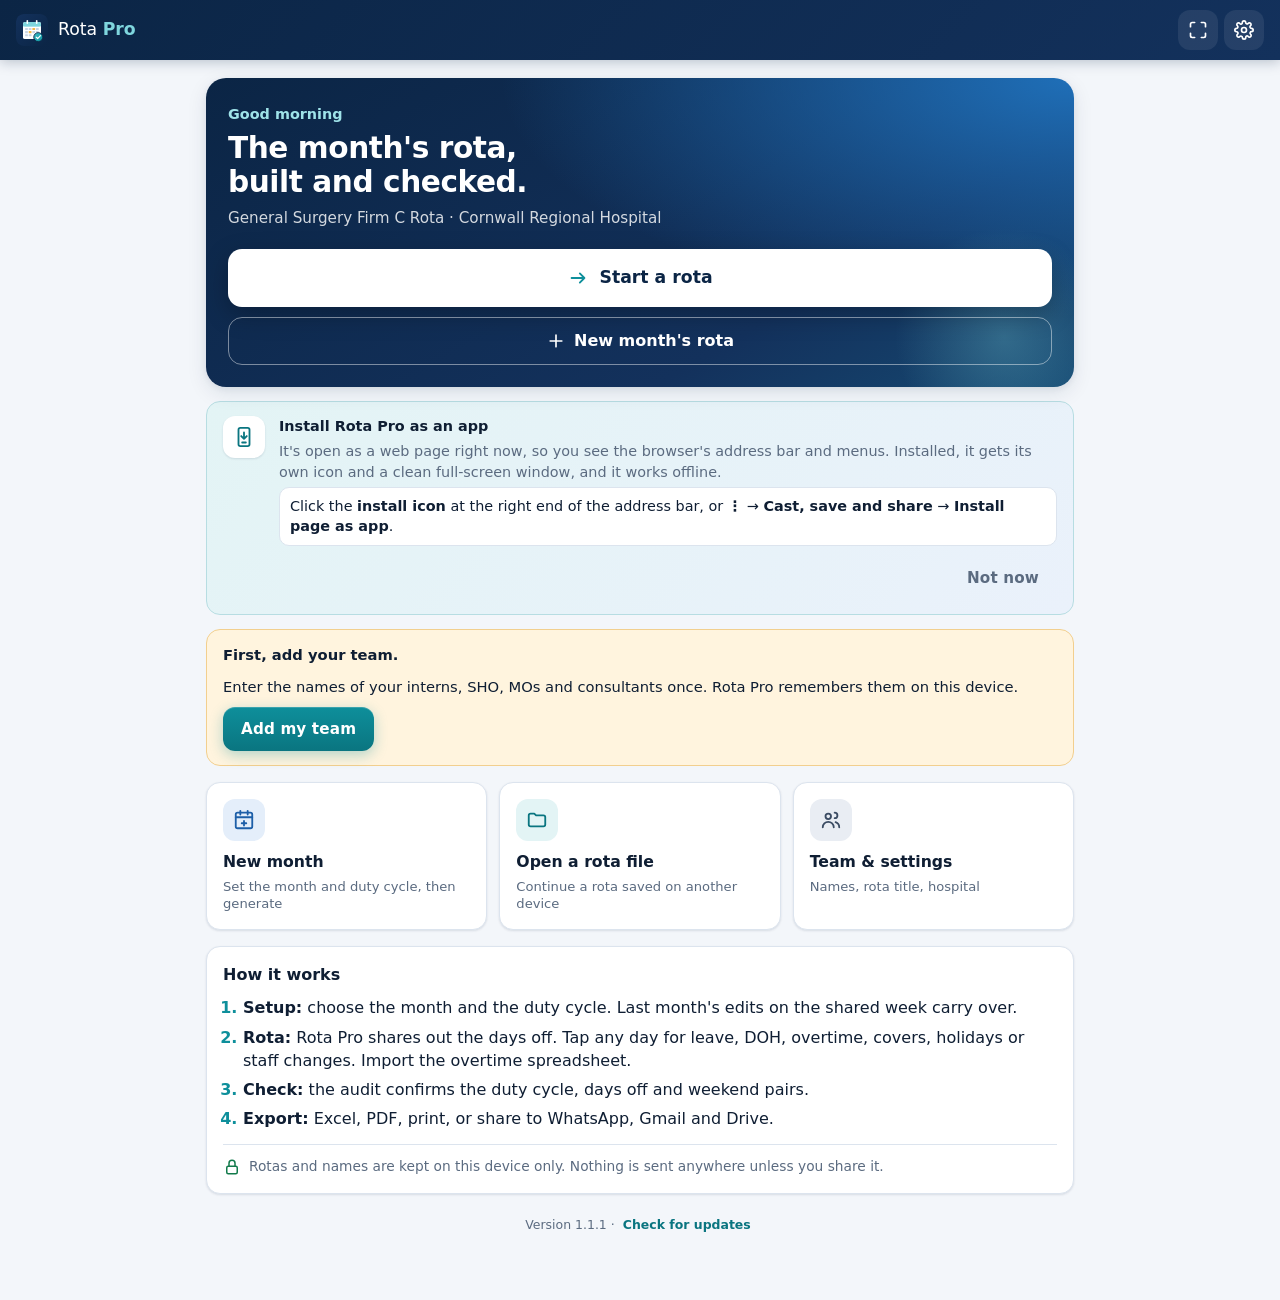
==== commit d13d7dba: "Remove built-in names from the OT list and rota apps OT List Pro 1.7.1 and Rota Pro 1.1.1 no longer " ====
--- a/rotapro/index.html
+++ b/rotapro/index.html
@@ -242,7 +242,7 @@
     <p class="screen-sub">Saved on this device. New months start with this team.</p>
     <div class="card settings">
       <h2>You</h2>
-      <label class="field"><span class="lbl">Your name (for the greeting)</span><input type="text" id="s-user" autocomplete="name"></label>
+      <label class="field"><span class="lbl">Your name (for the greeting)</span><input type="text" id="s-user" autocomplete="name" placeholder="e.g. Dr. Brown"></label>
       <h2>Team</h2>
       <div id="teamForm" class="names-grid"></div>
       <h2>On the rota</h2>
